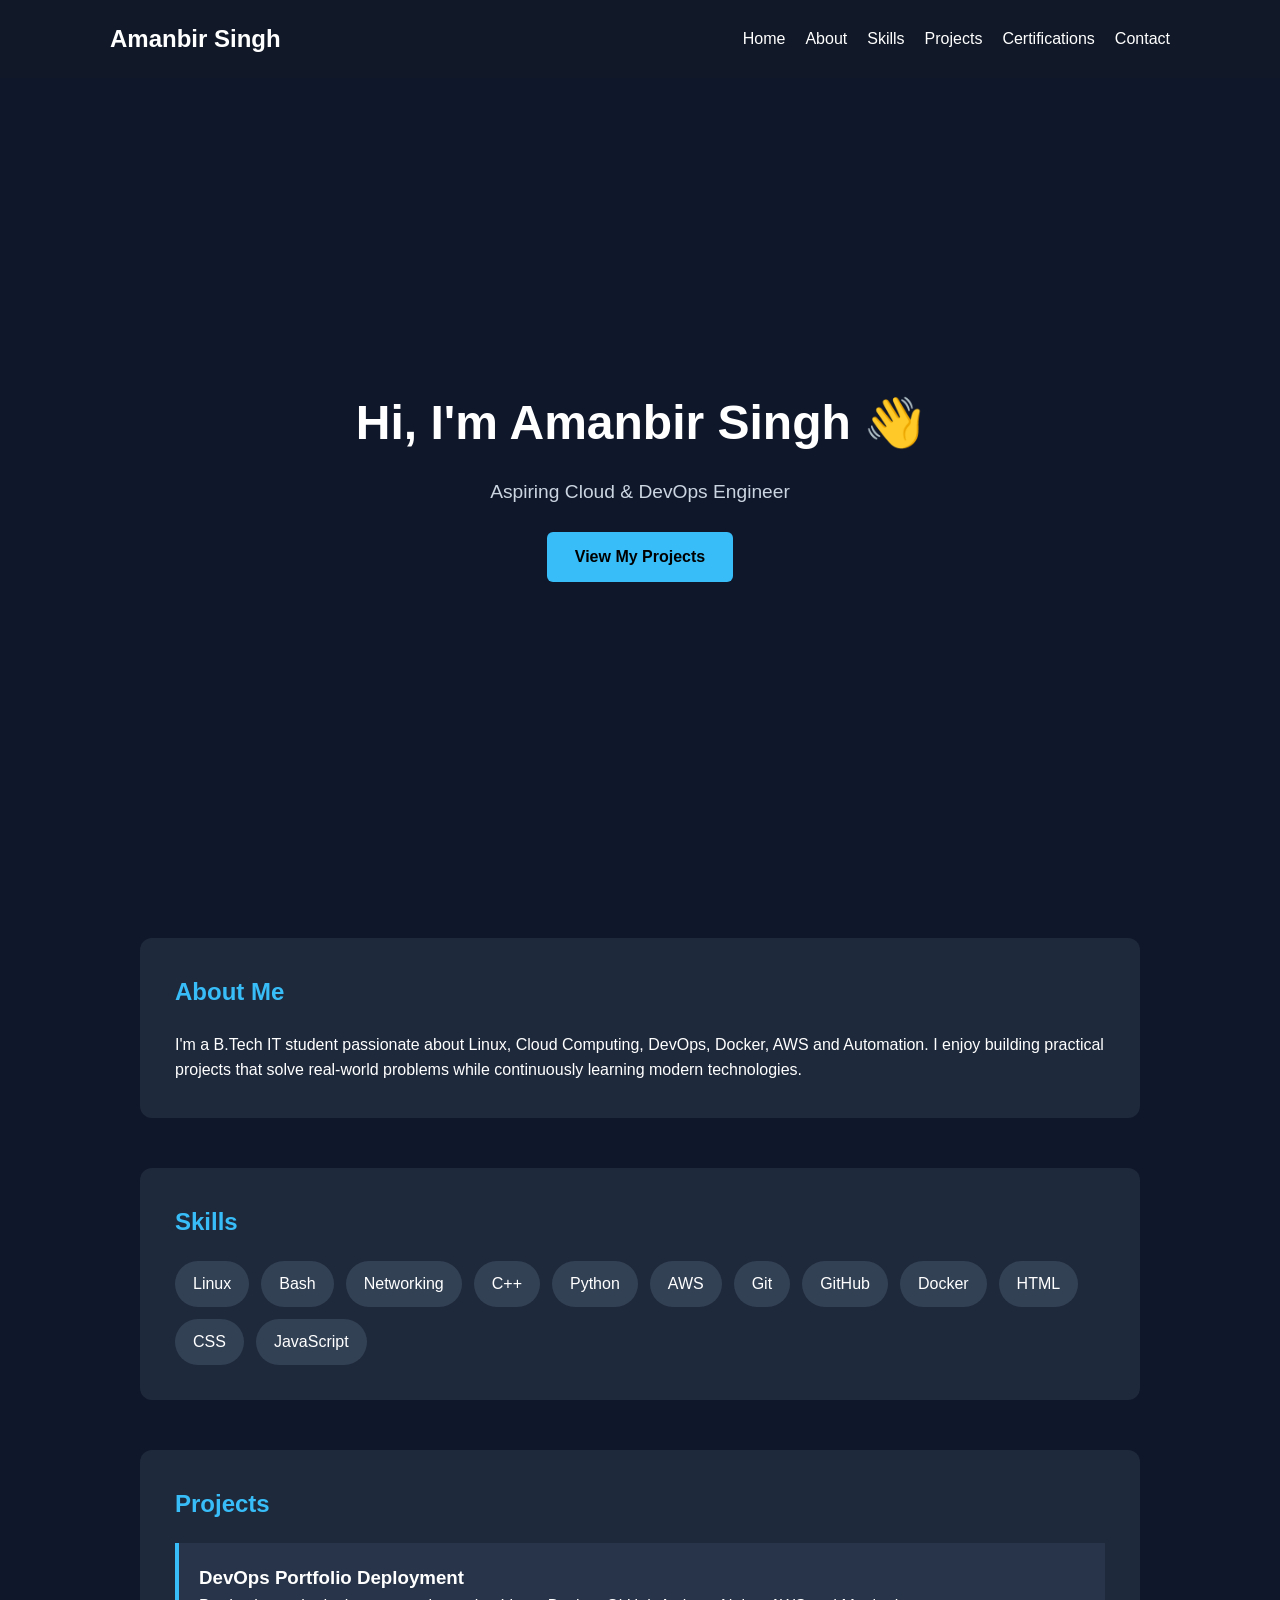
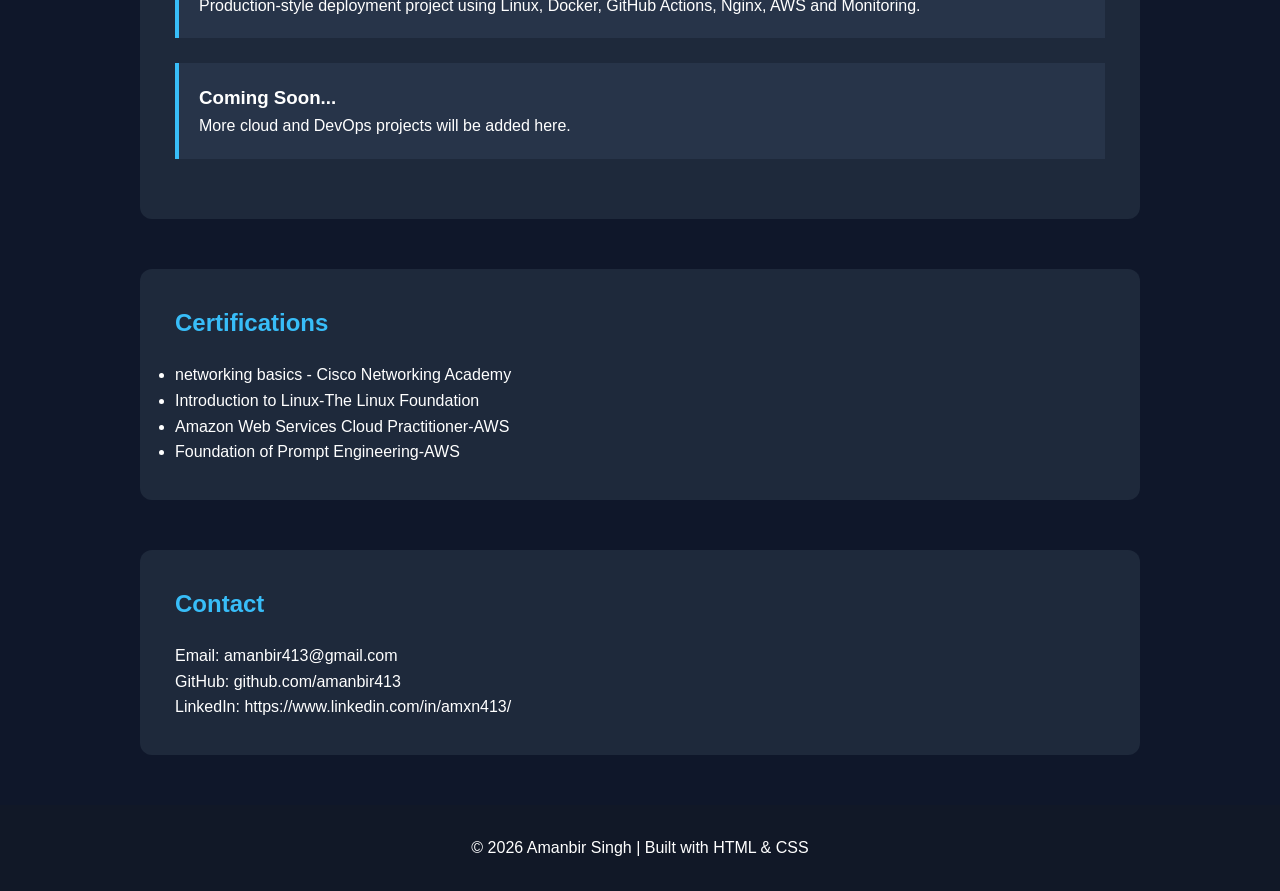
==== app/index.html @ 073f94ba "added app,docs,ss folder" ====
<!DOCTYPE html>
<html lang="en">
<head>
    <meta charset="UTF-8">
    <meta name="viewport" content="width=device-width, initial-scale=1.0">
    <title>Amanbir Singh | Portfolio</title>
    <link rel="stylesheet" href="style.css">
</head>
<body>

<header>
    <nav>
        <h2>Amanbir Singh</h2>
        <ul>
            <li><a href="#home">Home</a></li>
            <li><a href="#about">About</a></li>
            <li><a href="#skills">Skills</a></li>
            <li><a href="#projects">Projects</a></li>
            <li><a href="#certifications">Certifications</a></li>
            <li><a href="#contact">Contact</a></li>
        </ul>
    </nav>
</header>

<section id="home" class="hero">
    <h1>Hi, I'm Amanbir Singh 👋</h1>
    <p>Aspiring Cloud & DevOps Engineer</p>
    <a href="#projects" class="btn">View My Projects</a>
</section>

<section id="about" class="card">
    <h2>About Me</h2>
    <p>
        I'm a B.Tech IT student passionate about Linux, Cloud Computing,
        DevOps, Docker, AWS and Automation. I enjoy building practical
        projects that solve real-world problems while continuously learning
        modern technologies.
    </p>
</section>

<section id="skills" class="card">
    <h2>Skills</h2>

    <div class="skills">
        <span>Linux</span>
        <span>Bash</span>
        <span>Networking</span>
        <span>C++</span>
        <span>Python</span>
        <span>AWS</span>
        <span>Git</span>
        <span>GitHub</span>
        <span>Docker</span>
        <span>HTML</span>
        <span>CSS</span>
        <span>JavaScript</span>
    </div>
</section>

<section id="projects" class="card">
    <h2>Projects</h2>

    <div class="project">
        <h3>DevOps Portfolio Deployment</h3>
        <p>
            Production-style deployment project using Linux, Docker,
            GitHub Actions, Nginx, AWS and Monitoring.
        </p>
    </div>

    <div class="project">
        <h3>Coming Soon...</h3>
        <p>More cloud and DevOps projects will be added here.</p>
    </div>

</section>

<section id="certifications" class="card">
    <h2>Certifications</h2>

    <ul>
        <li>networking basics - Cisco Networking Academy</li>
        <li>Introduction to Linux-The Linux Foundation</li>
        <li>Amazon Web Services Cloud Practitioner-AWS</li>
        <li>Foundation of Prompt Engineering-AWS</li>
    </ul>

</section>

<section id="contact" class="card">
    <h2>Contact</h2>

    <p>Email: amanbir413@gmail.com</p>
    <p>GitHub: github.com/amanbir413</p>
    <p>LinkedIn: https://www.linkedin.com/in/amxn413/</p>

</section>

<footer>
    <p>© 2026 Amanbir Singh | Built with HTML & CSS</p>
</footer>

</body>
</html>
---- app/style.css ----
*{
    margin:0;
    padding:0;
    box-sizing:border-box;
    font-family:Arial, Helvetica, sans-serif;
}

html{
    scroll-behavior:smooth;
}

body{
    background:#0f172a;
    color:#fff;
    line-height:1.6;
}

header{
    background:#111827;
    position:sticky;
    top:0;
    z-index:100;
}

nav{
    max-width:1100px;
    margin:auto;
    display:flex;
    justify-content:space-between;
    align-items:center;
    padding:20px;
}

nav ul{
    display:flex;
    list-style:none;
    gap:20px;
}

nav a{
    color:white;
    text-decoration:none;
    transition:.3s;
}

nav a:hover{
    color:#38bdf8;
}

.hero{
    min-height:90vh;
    display:flex;
    flex-direction:column;
    justify-content:center;
    align-items:center;
    text-align:center;
    padding:20px;
}

.hero h1{
    font-size:3rem;
    margin-bottom:15px;
}

.hero p{
    font-size:1.2rem;
    color:#cbd5e1;
}

.btn{
    margin-top:25px;
    display:inline-block;
    background:#38bdf8;
    color:black;
    padding:12px 28px;
    border-radius:6px;
    text-decoration:none;
    font-weight:bold;
}

.btn:hover{
    background:#0ea5e9;
}

.card{
    max-width:1000px;
    margin:50px auto;
    background:#1e293b;
    padding:35px;
    border-radius:12px;
}

.card h2{
    margin-bottom:20px;
    color:#38bdf8;
}

.skills{
    display:flex;
    flex-wrap:wrap;
    gap:12px;
}

.skills span{
    background:#334155;
    padding:10px 18px;
    border-radius:30px;
}

.project{
    margin-bottom:25px;
    padding:20px;
    border-left:4px solid #38bdf8;
    background:#273449;
}

footer{
    text-align:center;
    padding:30px;
    background:#111827;
    margin-top:40px;
}

@media(max-width:768px){

    nav{
        flex-direction:column;
    }

    nav ul{
        flex-wrap:wrap;
        justify-content:center;
        margin-top:15px;
    }

    .hero h1{
        font-size:2.2rem;
    }

}
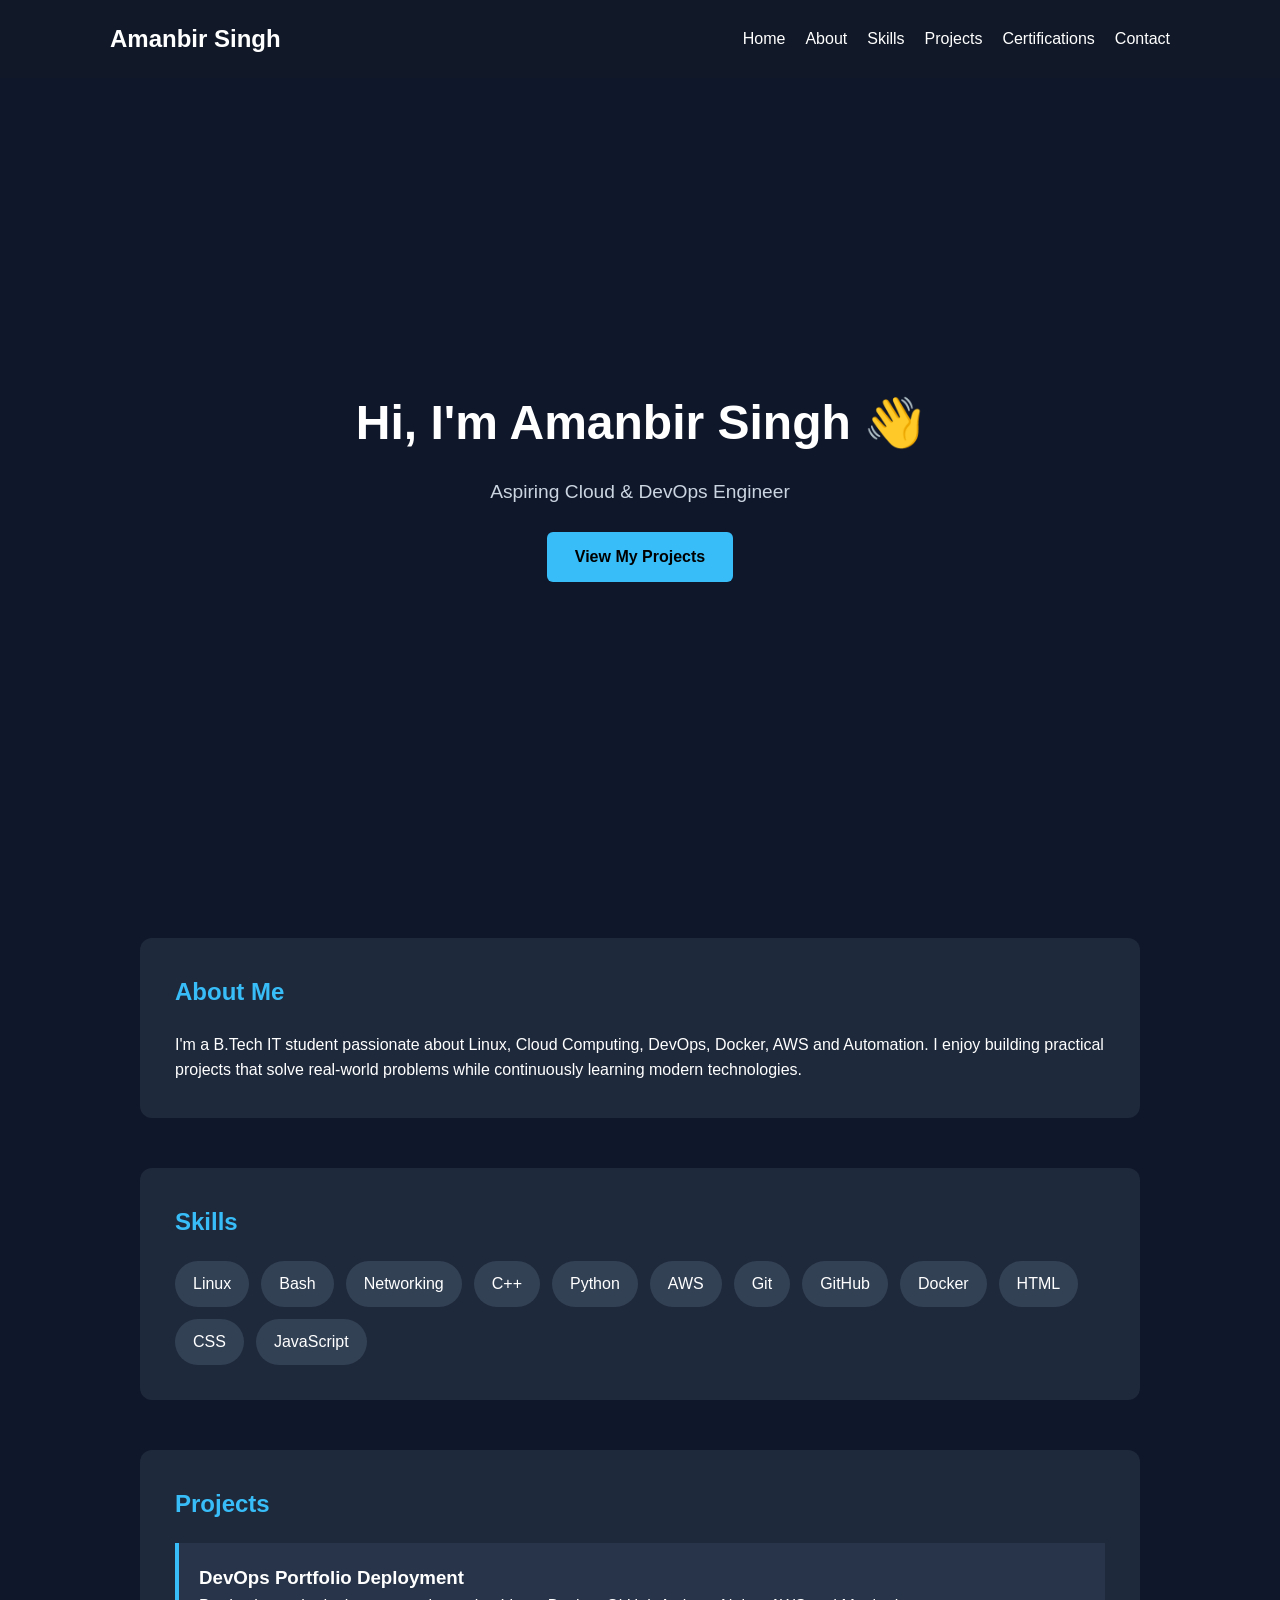
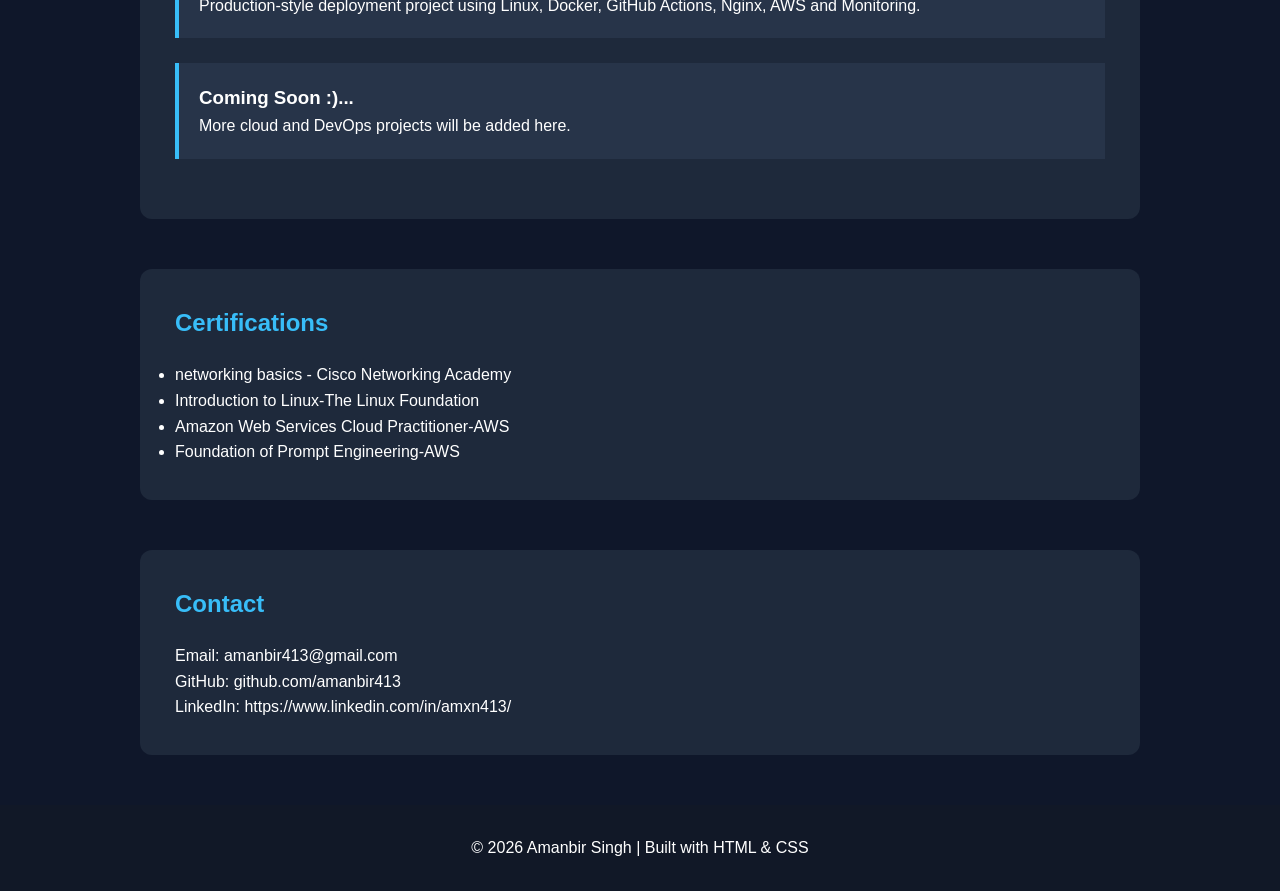
==== commit 40422abd: "tested a change for pipeline" ====
--- a/app/index.html
+++ b/app/index.html
@@ -69,7 +69,7 @@
     </div>
 
     <div class="project">
-        <h3>Coming Soon...</h3>
+        <h3>Coming Soon :)...</h3>
         <p>More cloud and DevOps projects will be added here.</p>
     </div>
 
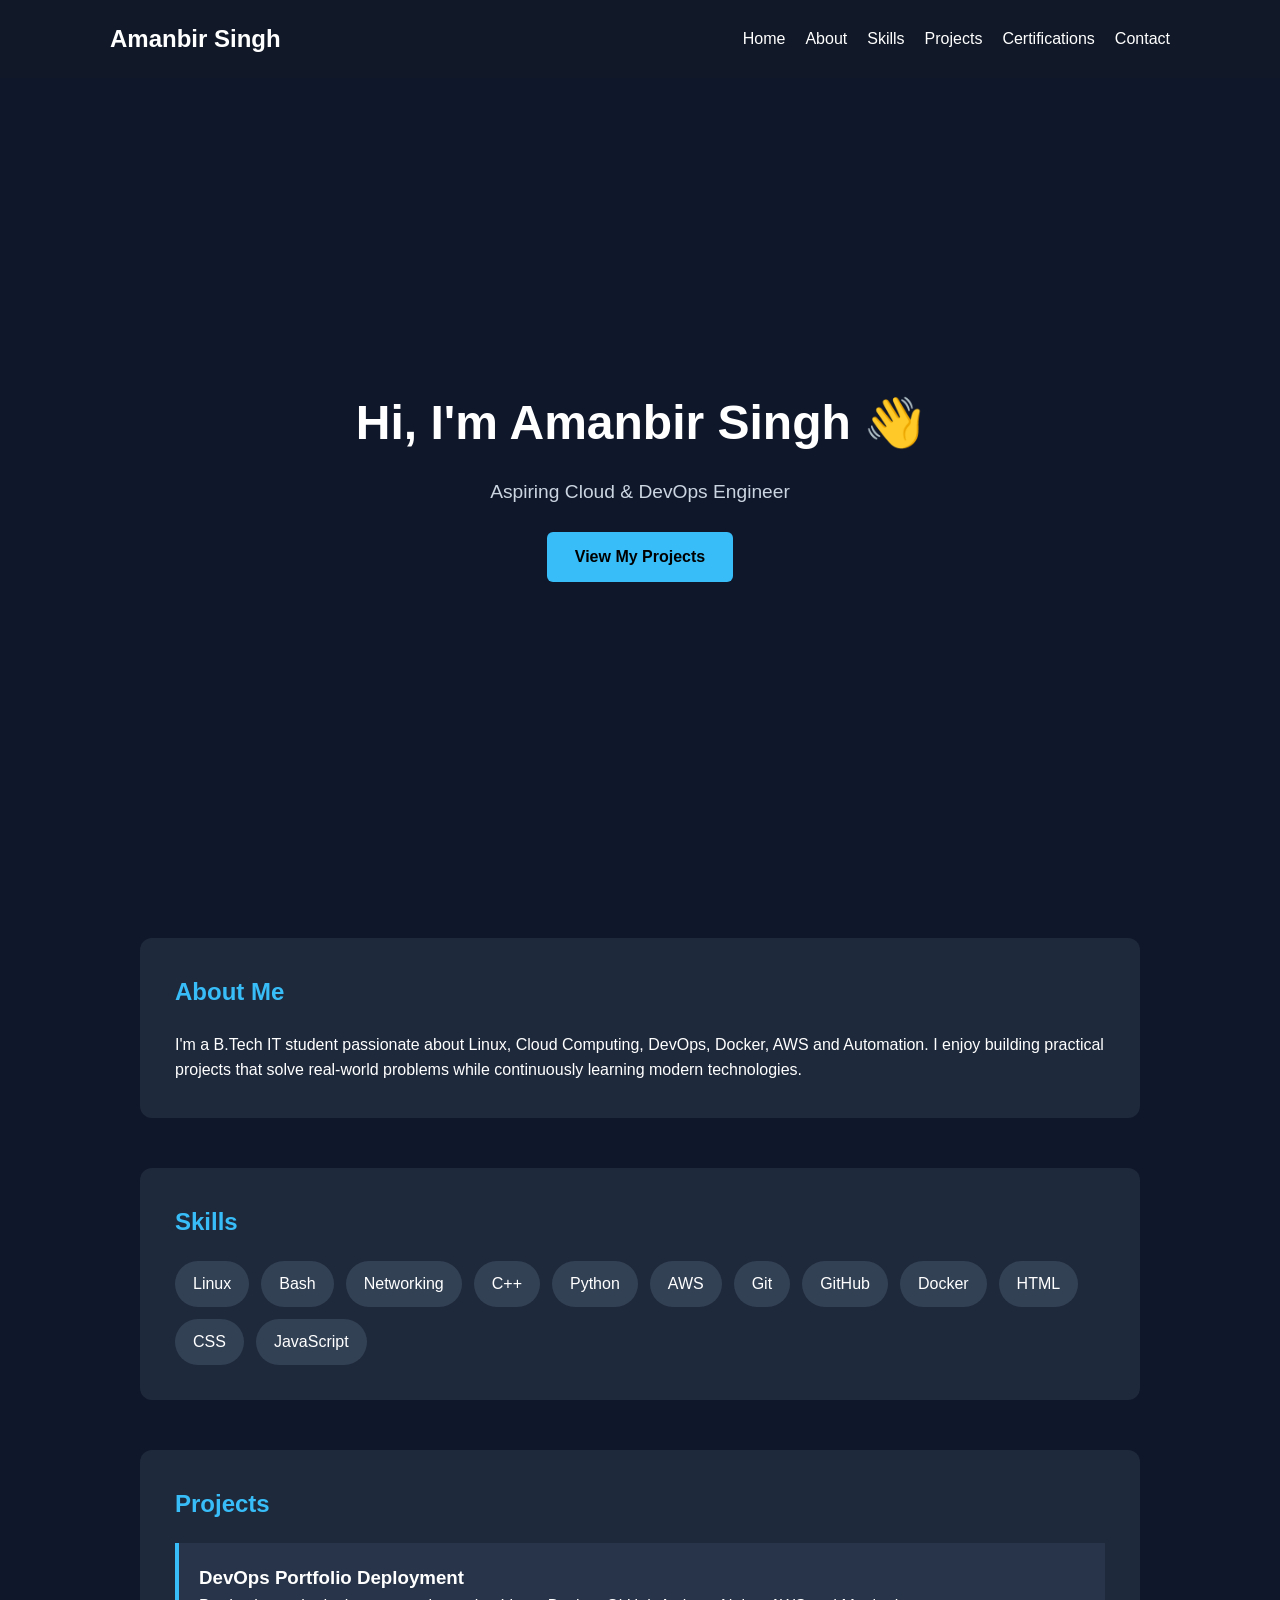
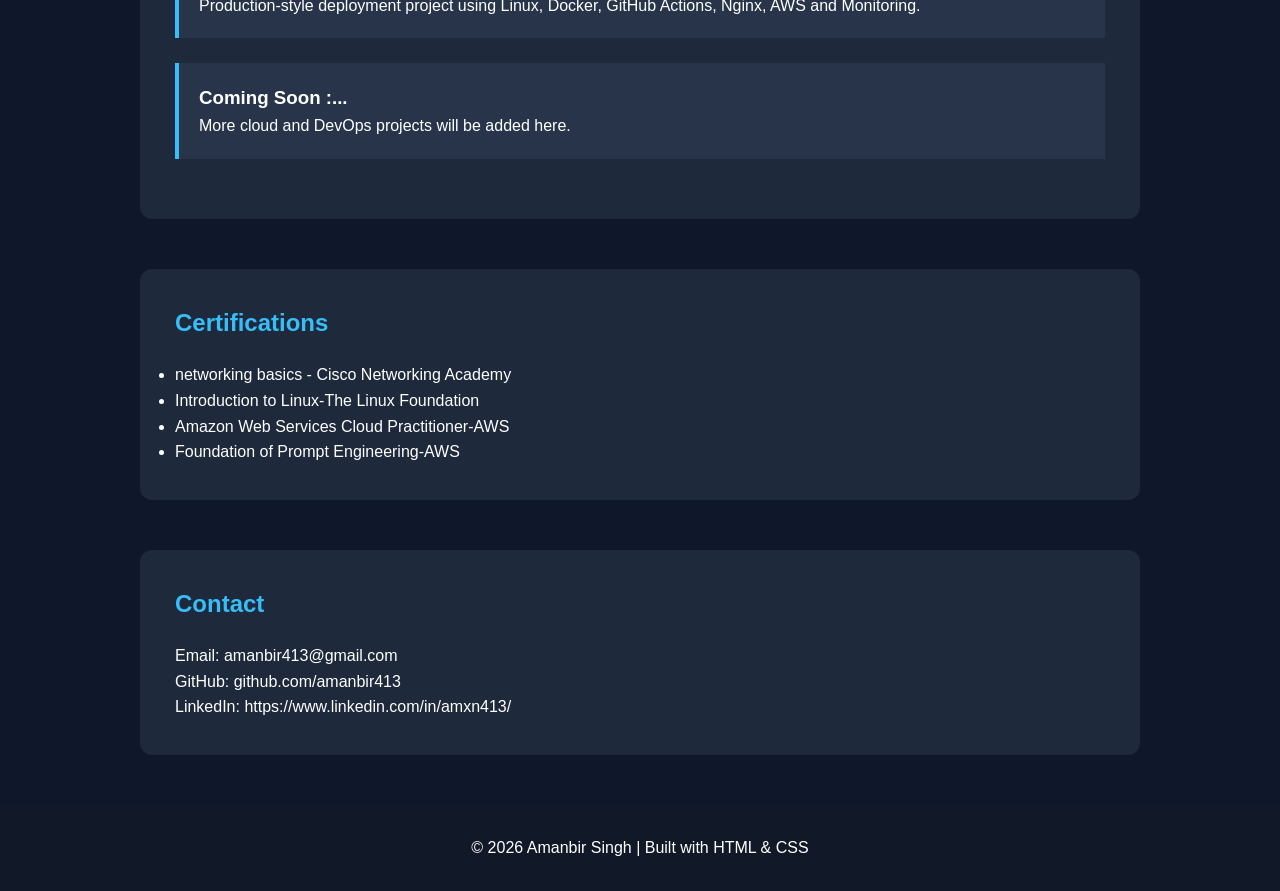
==== commit 59099759: "tested a change for pipeline2" ====
--- a/app/index.html
+++ b/app/index.html
@@ -69,7 +69,7 @@
     </div>
 
     <div class="project">
-        <h3>Coming Soon :)...</h3>
+        <h3>Coming Soon :...</h3>
         <p>More cloud and DevOps projects will be added here.</p>
     </div>
 
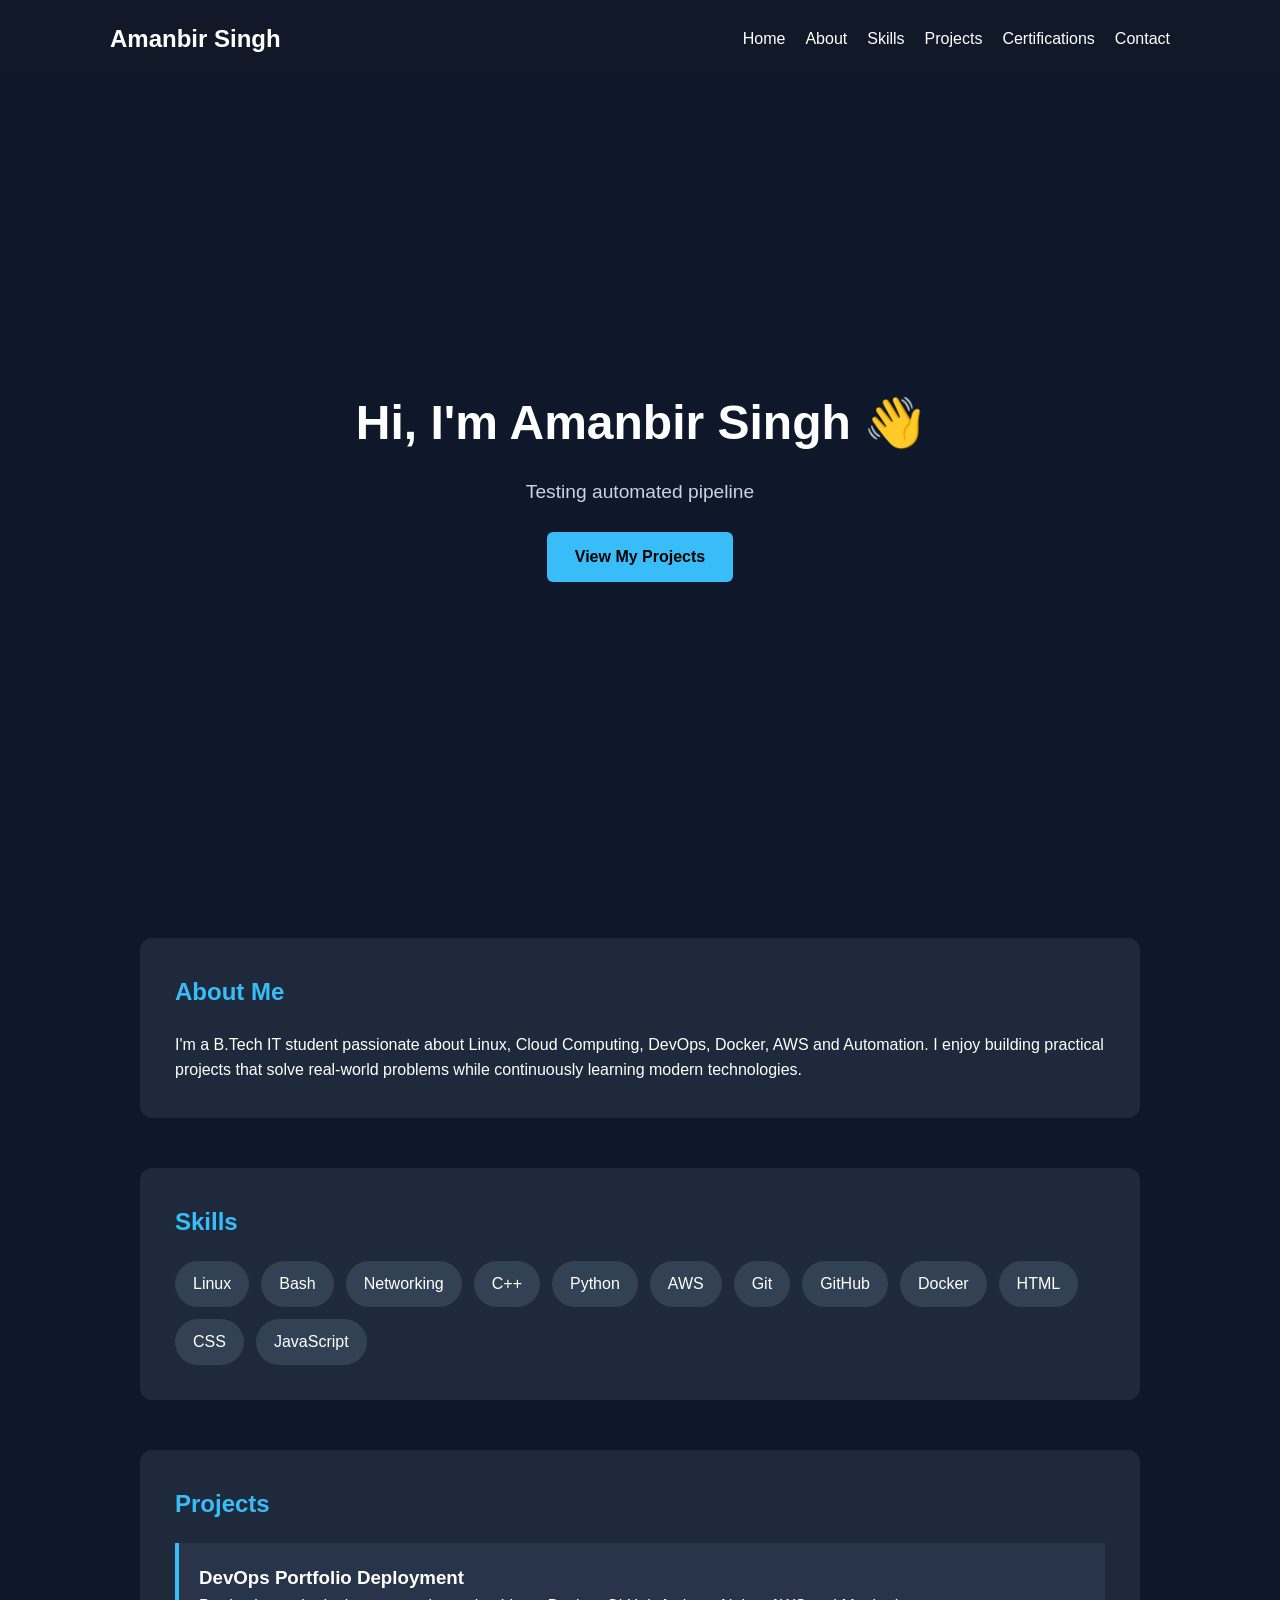
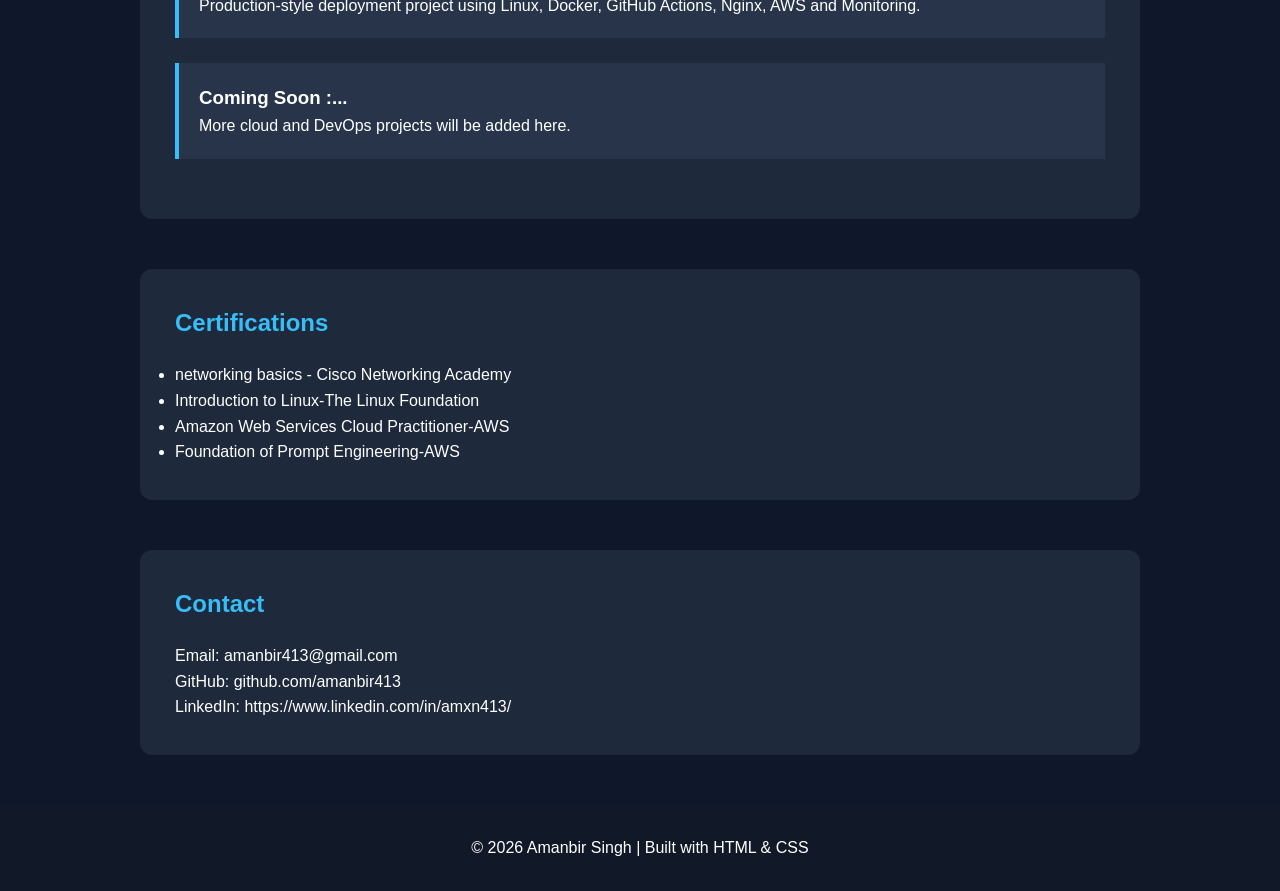
==== commit 7c14010f: "Testing pipeline" ====
--- a/app/index.html
+++ b/app/index.html
@@ -24,7 +24,7 @@
 
 <section id="home" class="hero">
     <h1>Hi, I'm Amanbir Singh 👋</h1>
-    <p>Aspiring Cloud & DevOps Engineer</p>
+    <p>Testing automated pipeline</p>
     <a href="#projects" class="btn">View My Projects</a>
 </section>
 
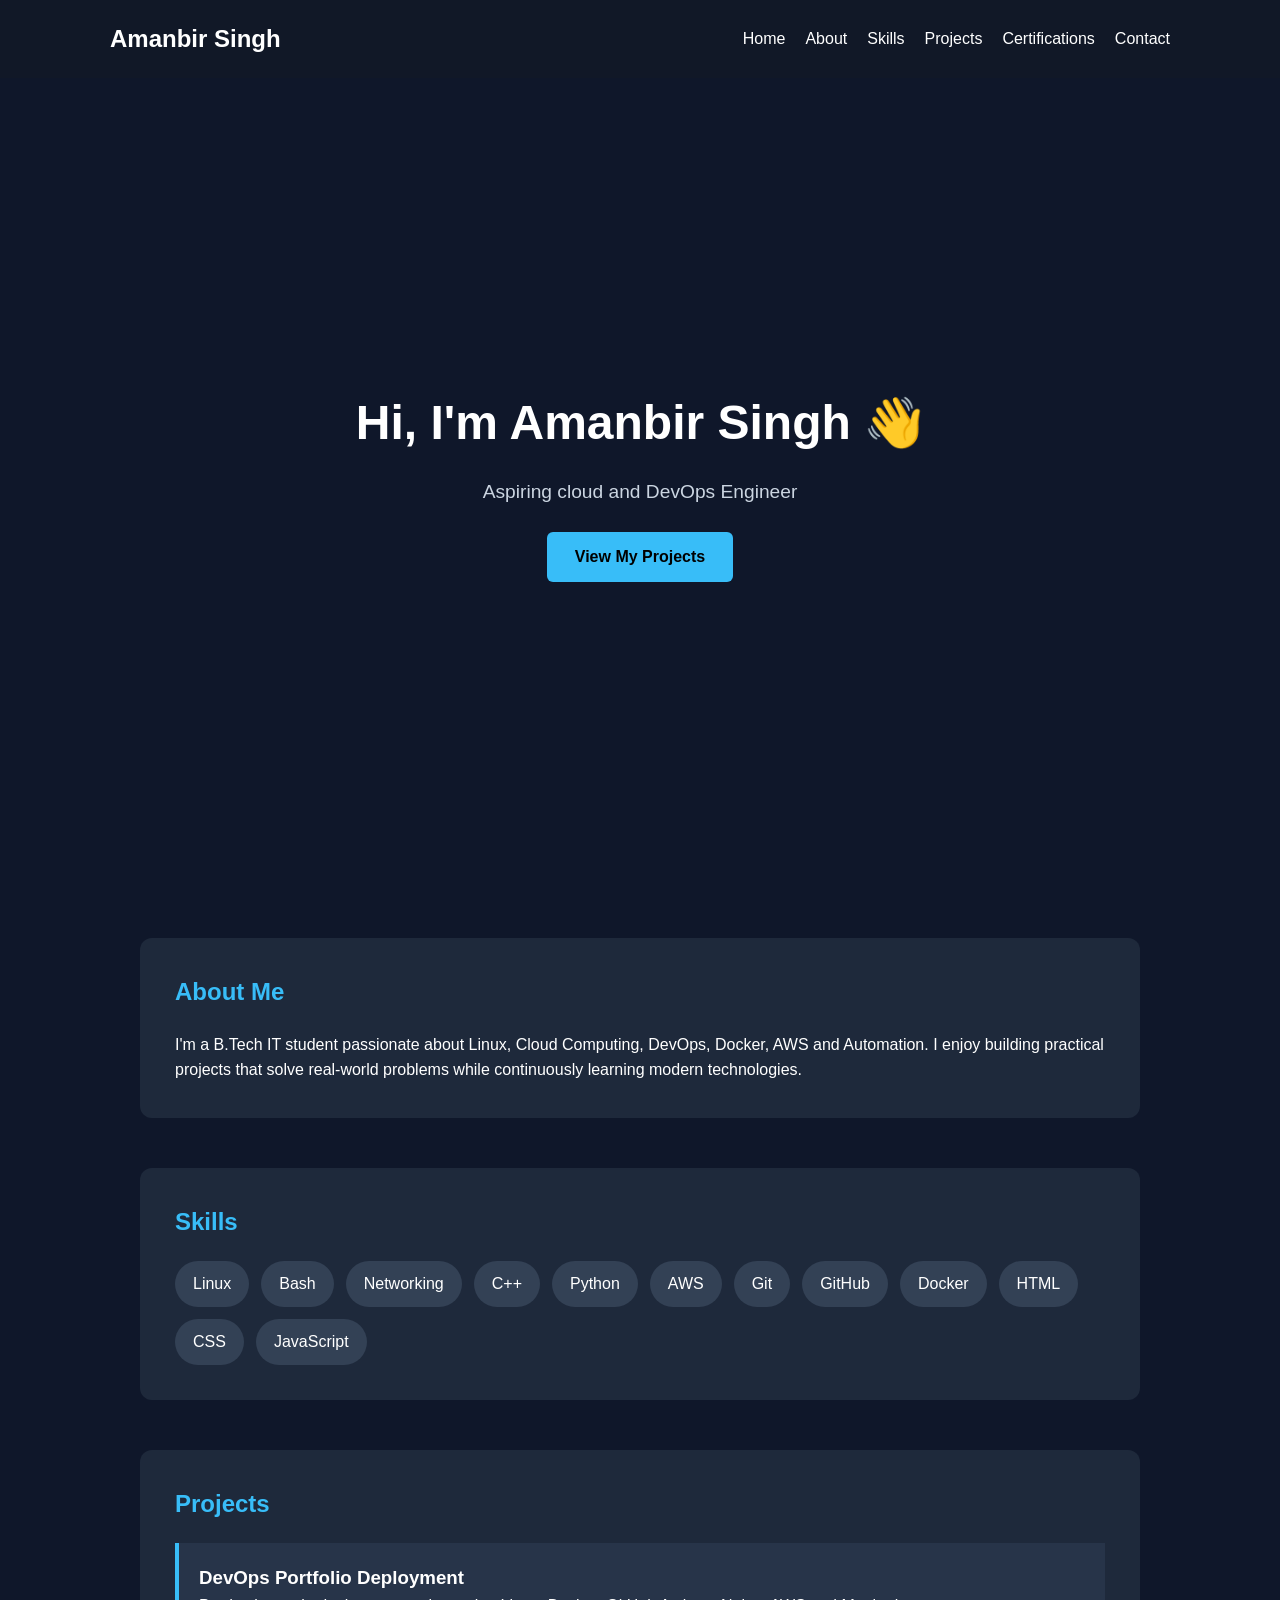
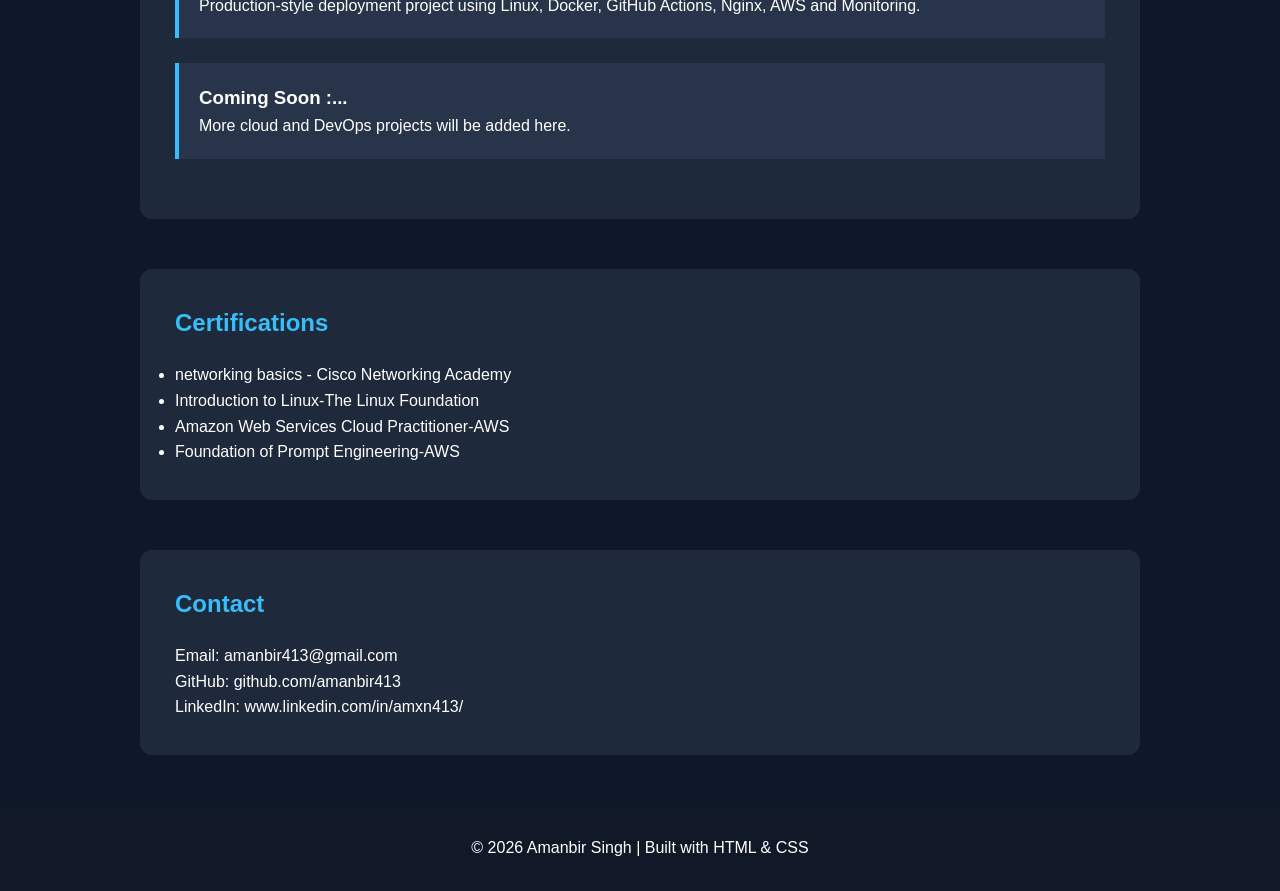
==== commit 49cacbe8: "updating some changes" ====
--- a/app/index.html
+++ b/app/index.html
@@ -24,7 +24,7 @@
 
 <section id="home" class="hero">
     <h1>Hi, I'm Amanbir Singh 👋</h1>
-    <p>Testing automated pipeline</p>
+    <p>Aspiring cloud and DevOps Engineer</p>
     <a href="#projects" class="btn">View My Projects</a>
 </section>
 
@@ -92,7 +92,7 @@
 
     <p>Email: amanbir413@gmail.com</p>
     <p>GitHub: github.com/amanbir413</p>
-    <p>LinkedIn: https://www.linkedin.com/in/amxn413/</p>
+    <p>LinkedIn: www.linkedin.com/in/amxn413/</p>
 
 </section>
 
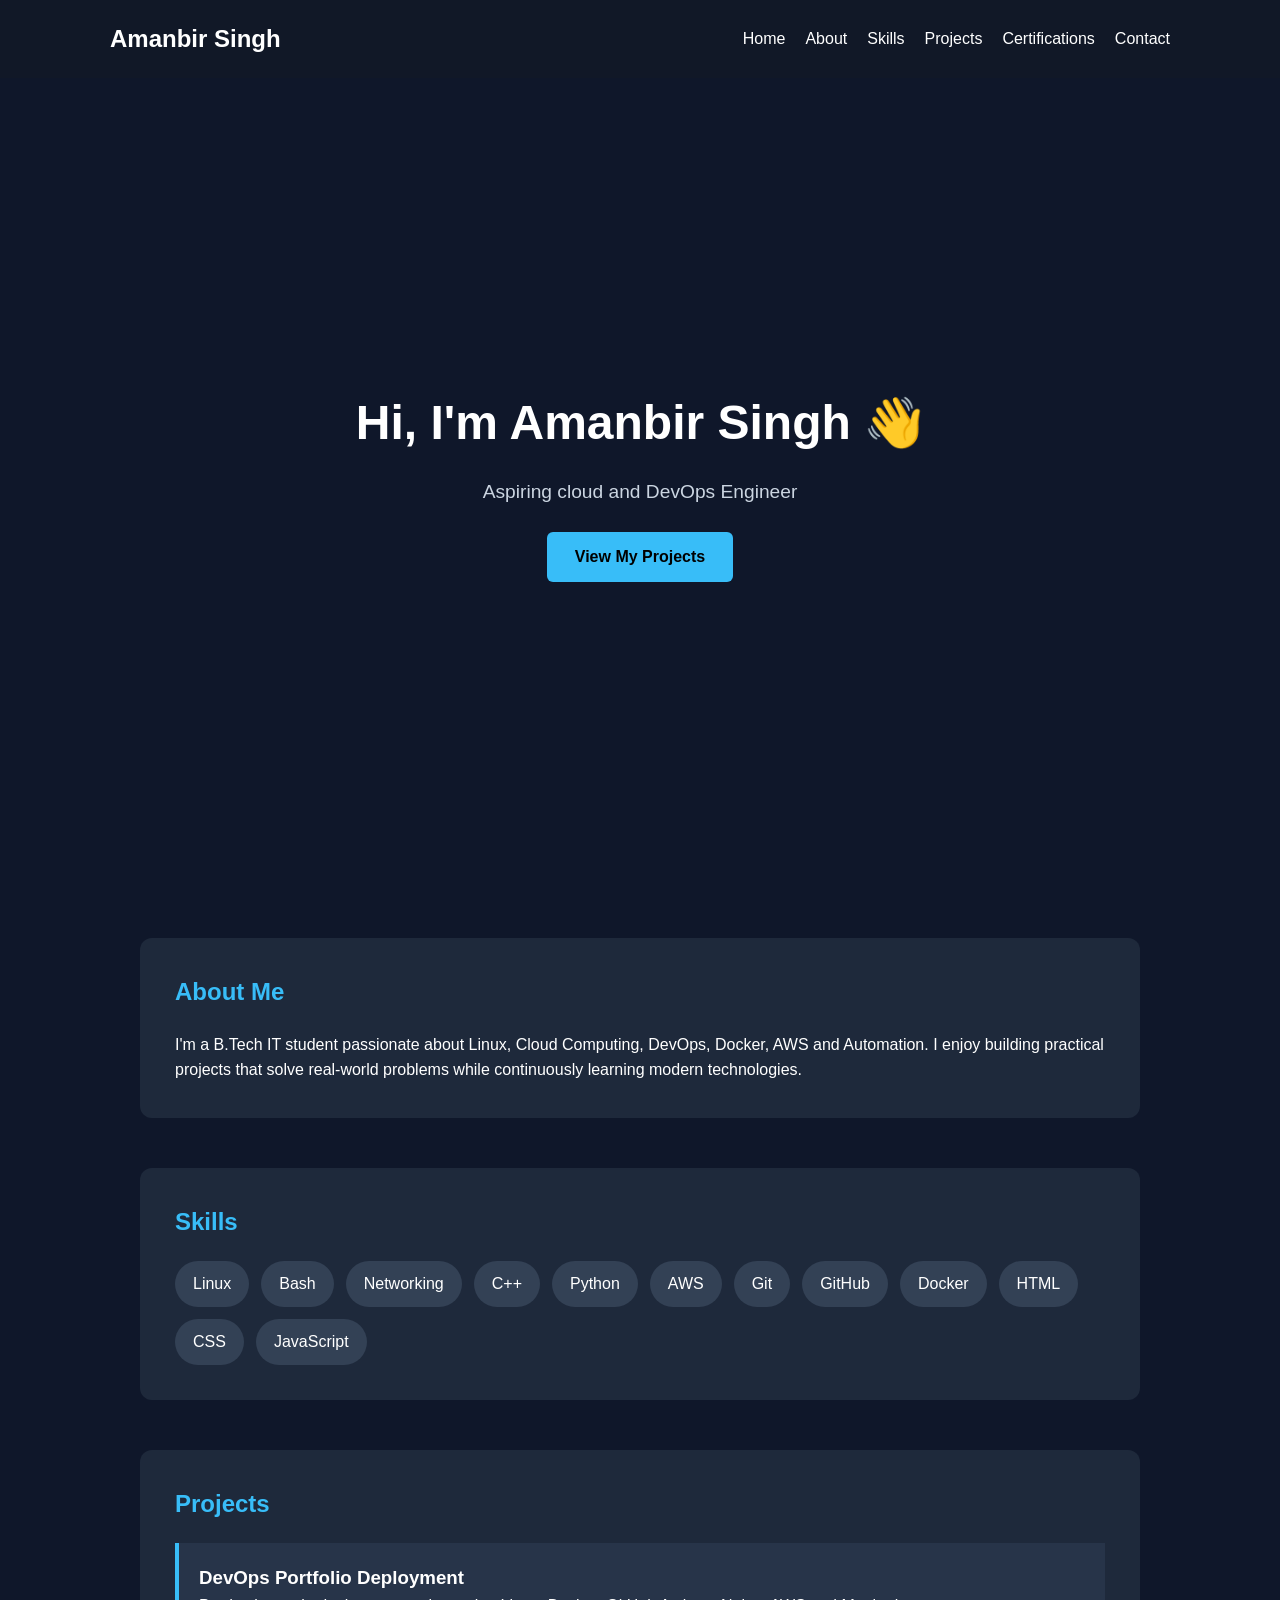
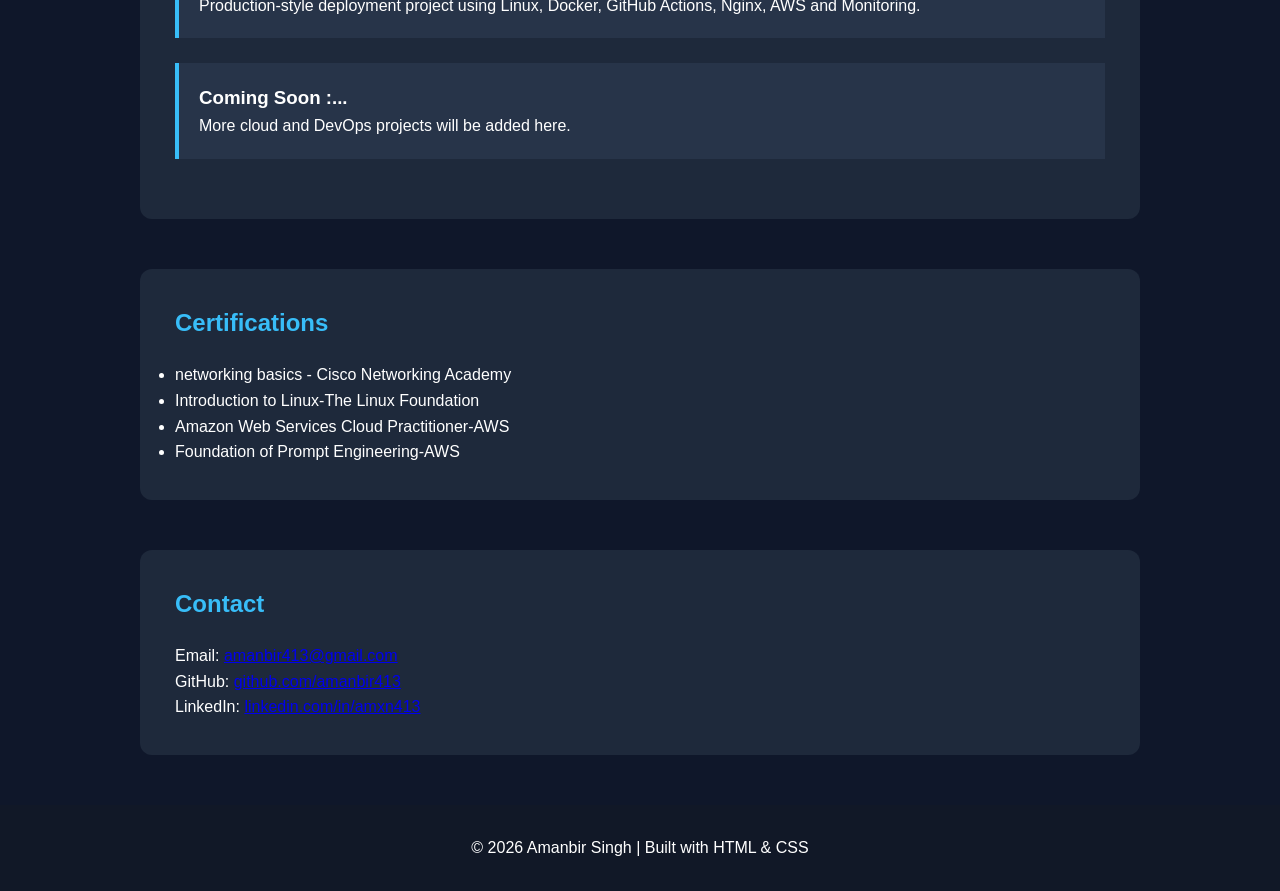
==== commit 3293f190: "updating some changes" ====
--- a/app/index.html
+++ b/app/index.html
@@ -90,10 +90,24 @@
 <section id="contact" class="card">
     <h2>Contact</h2>
 
-    <p>Email: amanbir413@gmail.com</p>
-    <p>GitHub: github.com/amanbir413</p>
-    <p>LinkedIn: www.linkedin.com/in/amxn413/</p>
+    <p>
+    Email:
+    <a href="mailto:amanbir413@gmail.com">amanbir413@gmail.com</a>
+</p>
 
+<p>
+    GitHub:
+    <a href="https://github.com/amanbir413" target="_blank">
+        github.com/amanbir413
+    </a>
+</p>
+
+<p>
+    LinkedIn:
+    <a href="https://www.linkedin.com/in/amxn413/" target="_blank">
+        linkedin.com/in/amxn413
+    </a>
+</p>
 </section>
 
 <footer>
